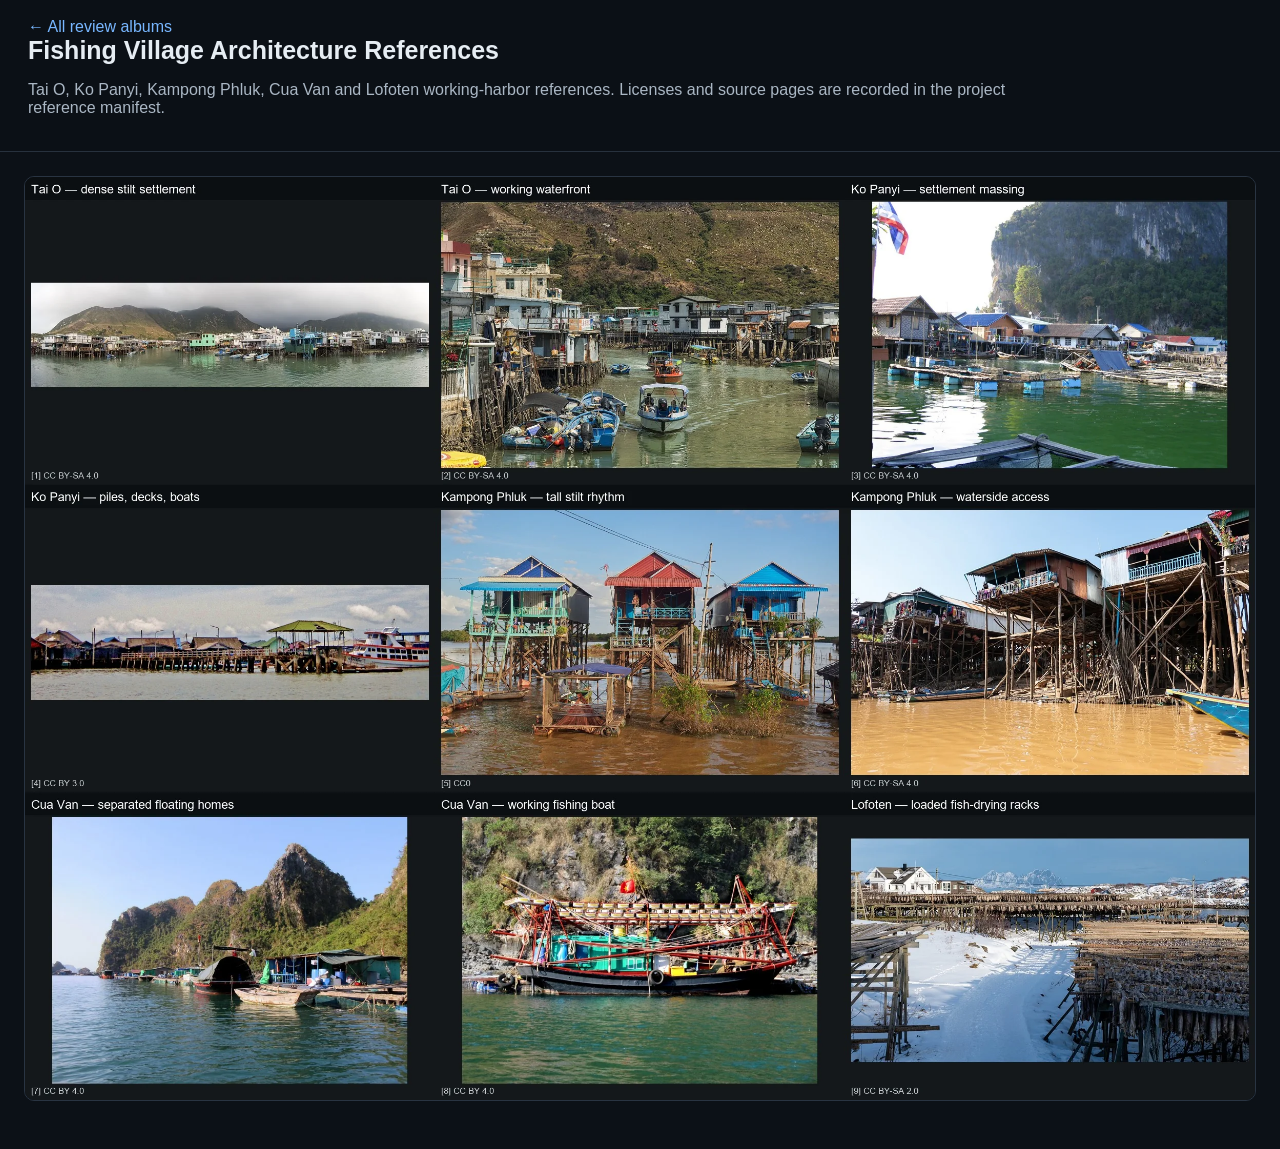
==== architecture-references/index.html @ 9c8be717 "Publish Raft Tuah structure review albums" ====
<!doctype html><meta charset="utf-8"><meta name="viewport" content="width=device-width"><title>Fishing Village Architecture References</title><link rel="stylesheet" href="../style.css"><header><a class="back" href="../">← All review albums</a><h1>Fishing Village Architecture References</h1><p>Tai O, Ko Panyi, Kampong Phluk, Cua Van and Lofoten working-harbor references. Licenses and source pages are recorded in the project reference manifest.</p></header><main class="wrap"><div class="hero"><a href="reference-board.webp" target="_blank"><img src="reference-board.webp"></a></div></main>
---- style.css ----
*{box-sizing:border-box}body{margin:0;background:#0c1117;color:#e6edf3;font-family:Inter,Segoe UI,Arial,sans-serif}header{position:sticky;top:0;z-index:2;background:#0c1117ee;border-bottom:1px solid #27313d;padding:18px 28px}h1{margin:0 0 6px;font-size:25px}p{color:#aab7c4;max-width:1000px}.wrap{padding:24px;max-width:1800px;margin:auto}.cards,.grid{display:grid;grid-template-columns:repeat(auto-fit,minmax(330px,1fr));gap:18px}.card,.shot{background:#141b23;border:1px solid #293442;border-radius:10px;overflow:hidden}.card img,.shot img{display:block;width:100%;height:auto;background:#080b0f}.card .body,.shot figcaption{padding:13px}.card a,.back{color:#78b7ff;text-decoration:none}.tag{display:inline-block;background:#5b2a2a;color:#ffb3b3;border-radius:999px;padding:4px 9px;font-size:12px}.shot{margin:0}.shot a{display:block}.meta{font-family:Consolas,monospace;color:#91a2b3;font-size:13px}.hero{margin:0 0 24px;border:1px solid #293442;border-radius:10px;overflow:hidden}.hero img{display:block;width:100%;height:auto}
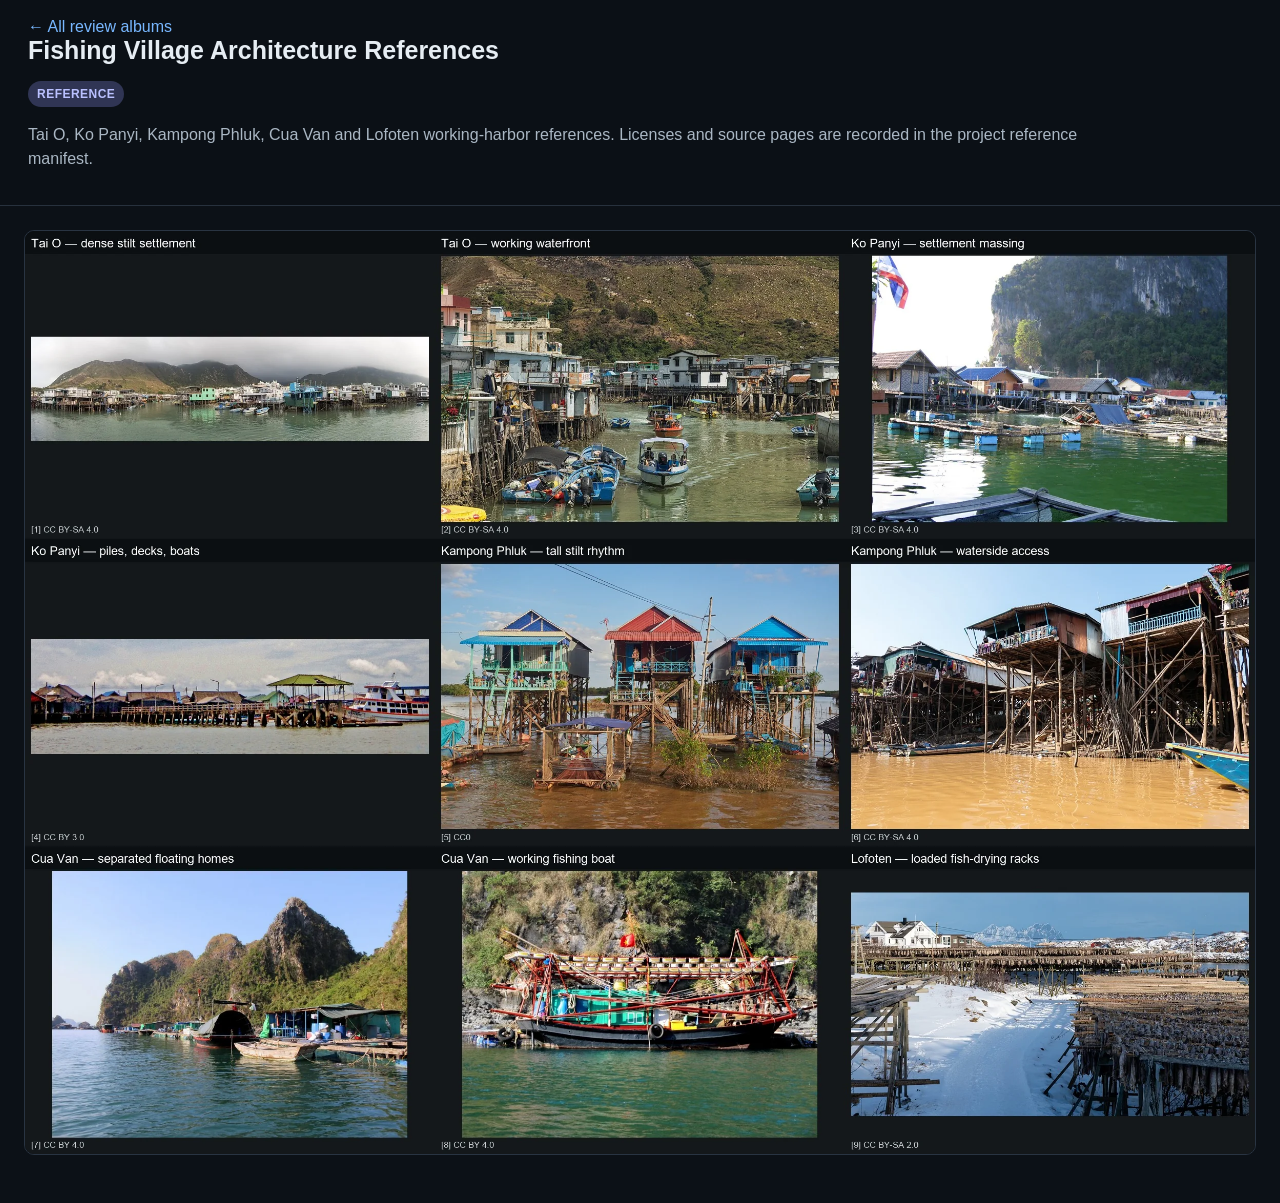
==== commit f8bf55ce: "Categorize latest, rejected, and reference albums" ====
--- a/architecture-references/index.html
+++ b/architecture-references/index.html
@@ -1 +1 @@
-<!doctype html><meta charset="utf-8"><meta name="viewport" content="width=device-width"><title>Fishing Village Architecture References</title><link rel="stylesheet" href="../style.css"><header><a class="back" href="../">← All review albums</a><h1>Fishing Village Architecture References</h1><p>Tai O, Ko Panyi, Kampong Phluk, Cua Van and Lofoten working-harbor references. Licenses and source pages are recorded in the project reference manifest.</p></header><main class="wrap"><div class="hero"><a href="reference-board.webp" target="_blank"><img src="reference-board.webp"></a></div></main>+<!doctype html><meta charset="utf-8"><meta name="viewport" content="width=device-width"><title>Fishing Village Architecture References</title><link rel="stylesheet" href="../style.css"><header><a class="back" href="../">← All review albums</a><h1>Fishing Village Architecture References</h1><p><span class="tag tag-reference">REFERENCE</span></p><p>Tai O, Ko Panyi, Kampong Phluk, Cua Van and Lofoten working-harbor references. Licenses and source pages are recorded in the project reference manifest.</p></header><main class="wrap"><div class="hero"><a href="reference-board.webp" target="_blank"><img src="reference-board.webp"></a></div></main>
--- a/style.css
+++ b/style.css
@@ -1 +1,20 @@
-*{box-sizing:border-box}body{margin:0;background:#0c1117;color:#e6edf3;font-family:Inter,Segoe UI,Arial,sans-serif}header{position:sticky;top:0;z-index:2;background:#0c1117ee;border-bottom:1px solid #27313d;padding:18px 28px}h1{margin:0 0 6px;font-size:25px}p{color:#aab7c4;max-width:1000px}.wrap{padding:24px;max-width:1800px;margin:auto}.cards,.grid{display:grid;grid-template-columns:repeat(auto-fit,minmax(330px,1fr));gap:18px}.card,.shot{background:#141b23;border:1px solid #293442;border-radius:10px;overflow:hidden}.card img,.shot img{display:block;width:100%;height:auto;background:#080b0f}.card .body,.shot figcaption{padding:13px}.card a,.back{color:#78b7ff;text-decoration:none}.tag{display:inline-block;background:#5b2a2a;color:#ffb3b3;border-radius:999px;padding:4px 9px;font-size:12px}.shot{margin:0}.shot a{display:block}.meta{font-family:Consolas,monospace;color:#91a2b3;font-size:13px}.hero{margin:0 0 24px;border:1px solid #293442;border-radius:10px;overflow:hidden}.hero img{display:block;width:100%;height:auto}+*{box-sizing:border-box}
+html{scroll-behavior:smooth}
+body{margin:0;background:#0c1117;color:#e6edf3;font-family:Inter,Segoe UI,Arial,sans-serif}
+header{position:sticky;top:0;z-index:2;background:#0c1117f2;border-bottom:1px solid #27313d;padding:18px 28px;backdrop-filter:blur(12px)}
+h1{margin:0 0 6px;font-size:25px}
+h2{display:inline;margin:0 0 0 10px;font-size:24px}
+h3{margin:10px 0 5px;font-size:19px}
+p{color:#aab7c4;max-width:1050px;line-height:1.5}
+a{color:#78b7ff;text-decoration:none}.back{color:#78b7ff}
+.wrap{padding:24px;max-width:1800px;margin:auto}
+.category-nav{display:flex;flex-wrap:wrap;gap:10px;margin-top:14px}.category-nav a{background:#151d26;border:1px solid #334151;border-radius:8px;padding:8px 12px;color:#cbd8e5}.category-nav strong{margin-left:7px;color:#fff}
+.album-category{scroll-margin-top:150px;margin:0 0 42px;padding:22px;border:1px solid #293442;border-radius:14px;background:#101720}
+.category-heading{display:flex;align-items:flex-start;justify-content:space-between;gap:24px;margin-bottom:18px}.category-heading>div{white-space:nowrap}.category-heading p{margin:0}
+.cards,.grid{display:grid;grid-template-columns:repeat(auto-fit,minmax(330px,1fr));gap:18px}
+.card,.shot{background:#141b23;border:1px solid #293442;border-radius:10px;overflow:hidden}.card.latest{border-color:#29674f}.card.rejected{border-color:#713b42;filter:saturate(.82)}.card.reference{border-color:#4b527b}
+.card img,.shot img{display:block;width:100%;height:auto;background:#080b0f}.card .body,.shot figcaption{padding:13px}.card a{color:#78b7ff}
+.tag{display:inline-block;border-radius:999px;padding:4px 9px;font-size:12px;font-weight:700;letter-spacing:.04em}.tag-latest{background:#183f33;color:#7ce2b6}.tag-rejected{background:#542b31;color:#ffadb8}.tag-reference{background:#303554;color:#bac1ff}
+.category-latest{border-left:5px solid #3a9b77}.category-rejected{border-left:5px solid #a4515e}.category-reference{border-left:5px solid #666fac}
+.shot{margin:0}.shot a{display:block}.meta{font-family:Consolas,monospace;color:#91a2b3;font-size:13px}.hero{margin:0 0 24px;border:1px solid #293442;border-radius:10px;overflow:hidden}.hero img{display:block;width:100%;height:auto}
+@media(max-width:760px){header{position:static;padding:16px}.wrap{padding:12px}.album-category{padding:14px}.category-heading{display:block}.category-heading>div{white-space:normal}.category-heading p{margin-top:10px}.cards,.grid{grid-template-columns:1fr}}
